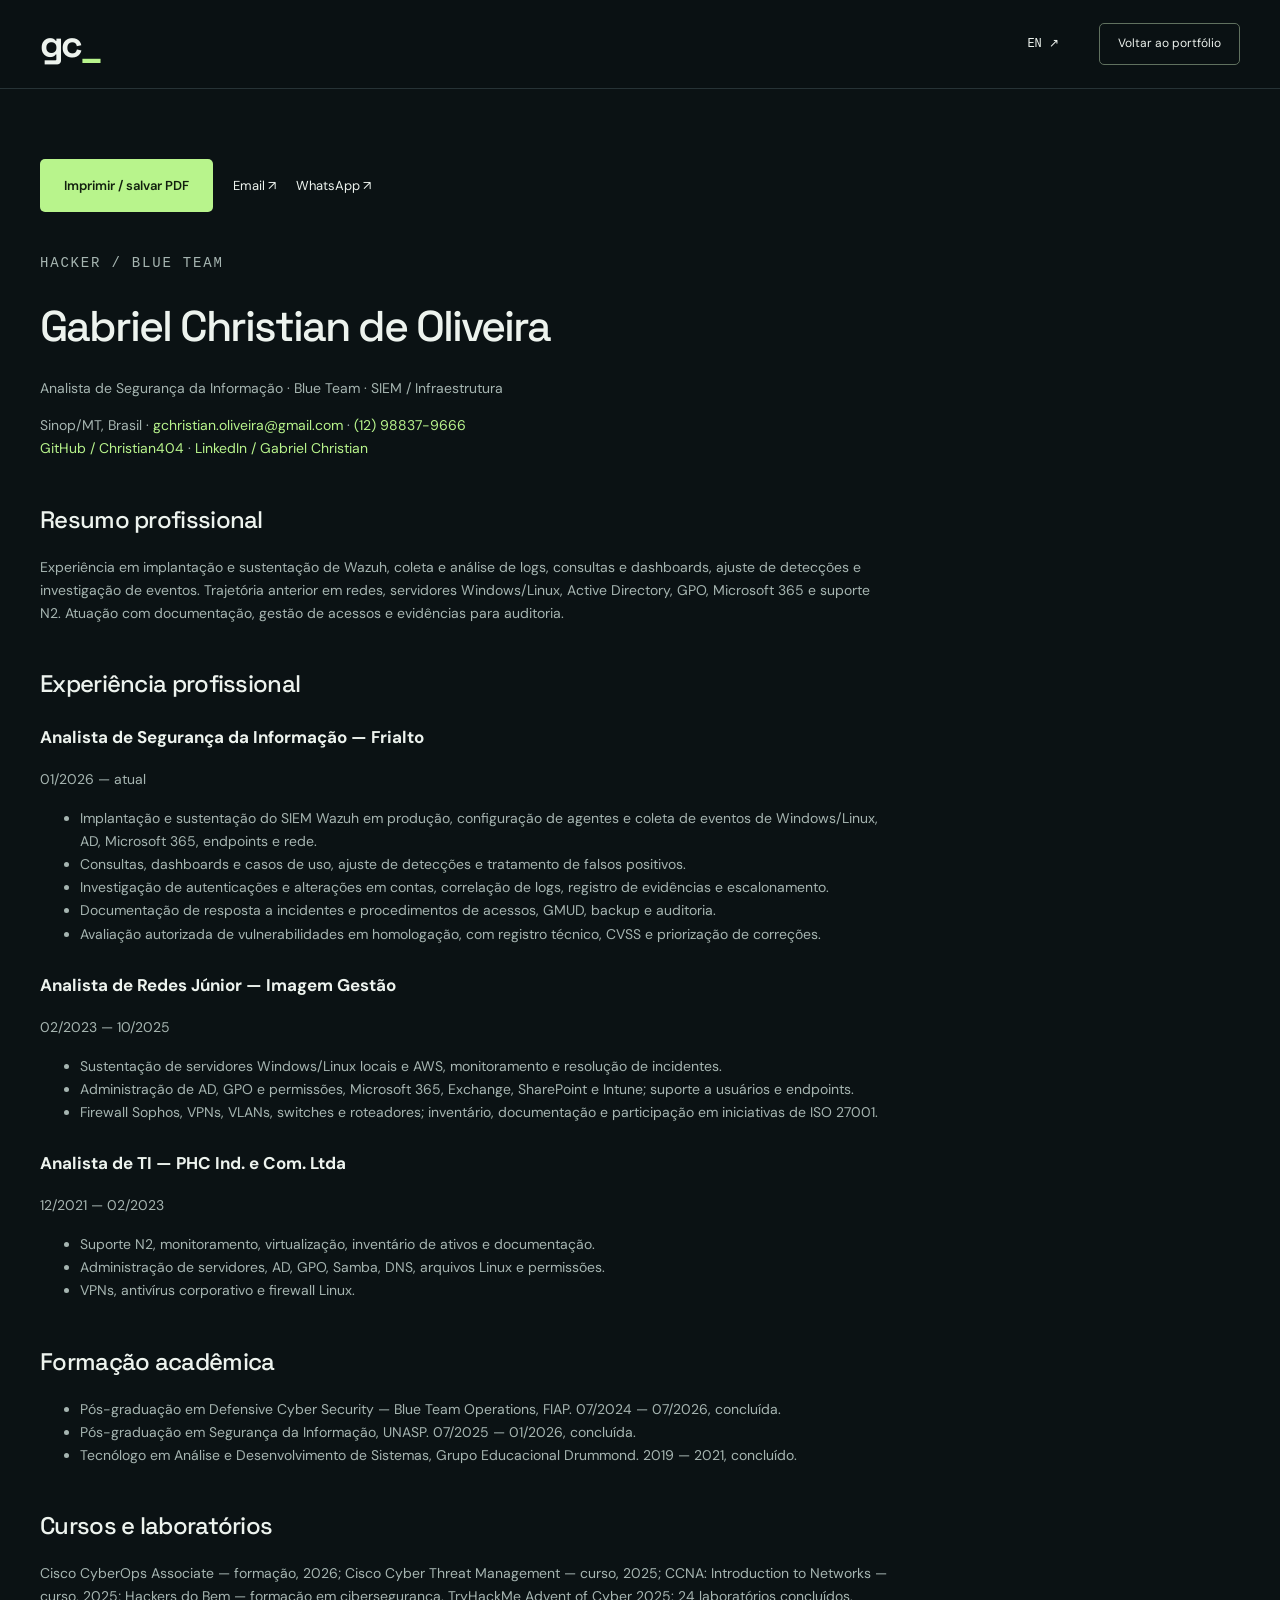
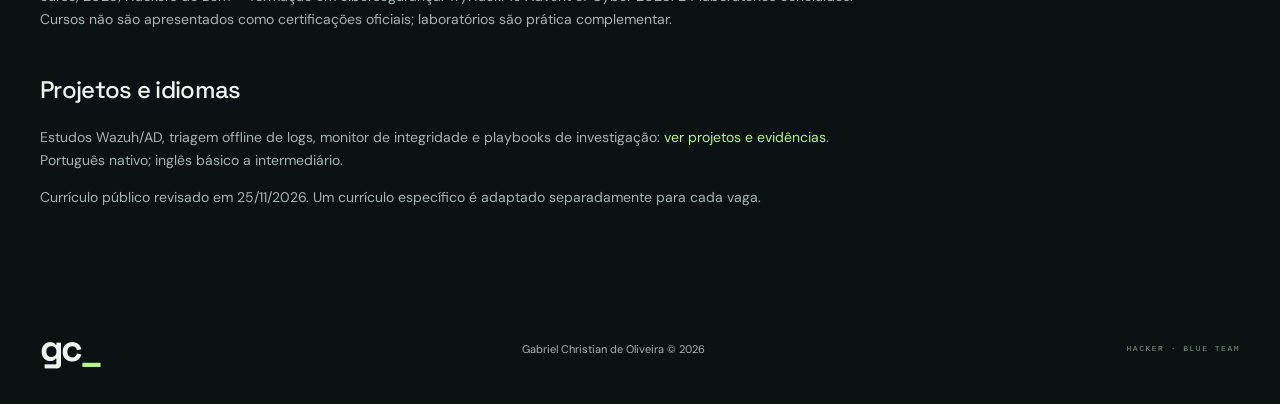
==== curriculo.html @ 7af939fd "HACKER: publica portfólio visual e currículo bilíngue" ====
<!doctype html><html lang="pt-BR"><head><meta charset="utf-8"><meta name="viewport" content="width=device-width,initial-scale=1"><title>Currículo — Gabriel Christian de Oliveira</title><meta name="description" content="Trajetória profissional de Gabriel Christian de Oliveira em segurança da informação, Blue Team, redes e infraestrutura."><link rel="stylesheet" href="style.css"><link rel="icon" href="assets/favicon.svg"><script src="app.js" defer></script></head><body>
<header class="nav-wrap"><nav class="nav shell" aria-label="Navegação"><a class="brand-mark" href="index.html">gc<span>_</span></a><div class="nav-actions"><button id="language" type="button">EN ↗</button><a href="index.html" class="small-cta" data-i18n="back">Voltar ao portfólio</a></div></nav></header>
<main class="shell resume-page"><div class="resume-actions"><button id="print-resume" class="button primary" type="button" data-i18n="print">Imprimir / salvar PDF</button><a href="mailto:gchristian.oliveira@gmail.com" class="text-link">Email ↗</a><a href="https://wa.me/5512988379666" class="text-link">WhatsApp ↗</a></div><article class="resume-body"><p class="eyebrow">HACKER / BLUE TEAM</p><h1 data-i18n="resumeTitle">Gabriel Christian de Oliveira</h1><p data-i18n="resumeSubtitle">Analista de Segurança da Informação · Blue Team · SIEM / Infraestrutura</p><p>Sinop/MT, Brasil · <a href="mailto:gchristian.oliveira@gmail.com">gchristian.oliveira@gmail.com</a> · <a href="https://wa.me/5512988379666">(12) 98837-9666</a><br><a href="https://github.com/Christian404">GitHub / Christian404</a> · <a href="https://www.linkedin.com/in/gabriel-christian-oliveira-4258b7252/">LinkedIn / Gabriel Christian</a></p>
<div data-language-content="pt"><h2>Resumo profissional</h2><p>Experiência em implantação e sustentação de Wazuh, coleta e análise de logs, consultas e dashboards, ajuste de detecções e investigação de eventos. Trajetória anterior em redes, servidores Windows/Linux, Active Directory, GPO, Microsoft 365 e suporte N2. Atuação com documentação, gestão de acessos e evidências para auditoria.</p><h2>Experiência profissional</h2>
<h3>Analista de Segurança da Informação — Frialto</h3><p>01/2026 — atual</p><ul><li>Implantação e sustentação do SIEM Wazuh em produção, configuração de agentes e coleta de eventos de Windows/Linux, AD, Microsoft 365, endpoints e rede.</li><li>Consultas, dashboards e casos de uso, ajuste de detecções e tratamento de falsos positivos.</li><li>Investigação de autenticações e alterações em contas, correlação de logs, registro de evidências e escalonamento.</li><li>Documentação de resposta a incidentes e procedimentos de acessos, GMUD, backup e auditoria.</li><li>Avaliação autorizada de vulnerabilidades em homologação, com registro técnico, CVSS e priorização de correções.</li></ul>
<h3>Analista de Redes Júnior — Imagem Gestão</h3><p>02/2023 — 10/2025</p><ul><li>Sustentação de servidores Windows/Linux locais e AWS, monitoramento e resolução de incidentes.</li><li>Administração de AD, GPO e permissões, Microsoft 365, Exchange, SharePoint e Intune; suporte a usuários e endpoints.</li><li>Firewall Sophos, VPNs, VLANs, switches e roteadores; inventário, documentação e participação em iniciativas de ISO 27001.</li></ul>
<h3>Analista de TI — PHC Ind. e Com. Ltda</h3><p>12/2021 — 02/2023</p><ul><li>Suporte N2, monitoramento, virtualização, inventário de ativos e documentação.</li><li>Administração de servidores, AD, GPO, Samba, DNS, arquivos Linux e permissões.</li><li>VPNs, antivírus corporativo e firewall Linux.</li></ul>
<h2>Formação acadêmica</h2><ul><li>Pós-graduação em Defensive Cyber Security — Blue Team Operations, FIAP. 07/2024 — 07/2026, concluída.</li><li>Pós-graduação em Segurança da Informação, UNASP. 07/2025 — 01/2026, concluída.</li><li>Tecnólogo em Análise e Desenvolvimento de Sistemas, Grupo Educacional Drummond. 2019 — 2021, concluído.</li></ul>
<h2>Cursos e laboratórios</h2><p>Cisco CyberOps Associate — formação, 2026; Cisco Cyber Threat Management — curso, 2025; CCNA: Introduction to Networks — curso, 2025; Hackers do Bem — formação em cibersegurança. TryHackMe Advent of Cyber 2025: 24 laboratórios concluídos. Cursos não são apresentados como certificações oficiais; laboratórios são prática complementar.</p><h2>Projetos e idiomas</h2><p>Estudos Wazuh/AD, triagem offline de logs, monitor de integridade e playbooks de investigação: <a href="index.html#projetos">ver projetos e evidências</a>. Português nativo; inglês básico a intermediário.</p><p>Currículo público revisado em 25/11/2026. Um currículo específico é adaptado separadamente para cada vaga.</p></div>
<div data-language-content="en" hidden><h2>Professional summary</h2><p>Experience deploying and maintaining Wazuh, collecting and analyzing logs, building queries and dashboards, tuning detections and investigating security events. Previous experience in networking, Windows/Linux servers, Active Directory, GPO, Microsoft 365 and L2 support. Technical documentation, access management and audit evidence.</p><h2>Professional experience</h2>
<h3>Information Security Analyst — Frialto</h3><p>01/2026 — present</p><ul><li>Deployment and maintenance of Wazuh in production, agent configuration and event collection from Windows/Linux, AD, Microsoft 365, endpoints and network assets.</li><li>Queries, dashboards and use cases, detection tuning and false-positive analysis.</li><li>Authentication and account-change investigation, log correlation, evidence recording and escalation.</li><li>Incident response documentation and procedures covering access, change management, backups and auditing.</li><li>Authorized vulnerability assessment in a staging application, with technical evidence, CVSS and remediation prioritization.</li></ul>
<h3>Junior Network Analyst — Imagem Gestão</h3><p>02/2023 — 10/2025</p><ul><li>Operations and incident resolution for on-premises and AWS Windows/Linux servers.</li><li>Administration of AD, GPO, permissions, Microsoft 365, Exchange, SharePoint and Intune; user and endpoint support.</li><li>Sophos firewall, VPNs, VLANs, switches and routers; inventory, documentation and participation in ISO 27001 initiatives.</li></ul>
<h3>IT Analyst — PHC Ind. e Com. Ltda</h3><p>12/2021 — 02/2023</p><ul><li>L2 support, monitoring, virtualization, asset inventory and documentation.</li><li>Administration of servers, AD, GPO, Samba, DNS, Linux file services and permissions.</li><li>VPNs, enterprise antivirus and Linux firewall.</li></ul>
<h2>Education</h2><ul><li>Postgraduate program in Defensive Cyber Security — Blue Team Operations, FIAP. 07/2024 — 07/2026, completed.</li><li>Postgraduate program in Information Security, UNASP. 07/2025 — 01/2026, completed.</li><li>Technology degree in Systems Analysis and Development, Grupo Educacional Drummond. 2019 — 2021, completed.</li></ul>
<h2>Courses and labs</h2><p>Cisco CyberOps Associate — training, 2026; Cisco Cyber Threat Management — course, 2025; CCNA: Introduction to Networks — course, 2025; Hackers do Bem — cybersecurity training. TryHackMe Advent of Cyber 2025: 24 completed labs. Courses are not presented as official certifications; labs are complementary practice.</p><h2>Projects and languages</h2><p>Wazuh/AD studies, offline log triage, integrity monitoring and investigation playbooks: <a href="index.html#projetos">explore projects and evidence</a>. Native Portuguese; basic-to-intermediate English.</p><p>Public résumé reviewed on 25/11/2026. A separate résumé is tailored to each job opportunity.</p></div>
</article></main><footer class="shell footer"><a class="brand-mark" href="index.html">gc<span>_</span></a><p>Gabriel Christian de Oliveira © 2026</p><span class="footer-tag">HACKER · BLUE TEAM</span></footer></body></html>
---- style.css ----
@import url('https://fonts.googleapis.com/css2?family=DM+Sans:wght@400;500;600;700&family=Space+Grotesk:wght@400;500;600;700&display=swap');
:root{--bg:#0b1214;--panel:#111c1e;--line:#273336;--text:#edf3ee;--muted:#a6b5b1;--green:#b8f48c;--mono:ui-monospace,SFMono-Regular,Consolas,monospace;--head:'Space Grotesk',sans-serif}*{box-sizing:border-box}html{scroll-behavior:smooth;scroll-padding-top:100px}body{margin:0;background:var(--bg);color:var(--text);font-family:'DM Sans',Arial,sans-serif;line-height:1.65}a{color:inherit;text-decoration:none}button,input,textarea{font:inherit}button,a,input,textarea{-webkit-tap-highlight-color:transparent}button{cursor:pointer}button:focus-visible,a:focus-visible,input:focus-visible,textarea:focus-visible{outline:2px solid var(--green);outline-offset:5px}.shell{width:min(1200px,calc(100% - 80px));margin-inline:auto}.nav-wrap{position:sticky;top:0;z-index:10;background:#0b1214ed;backdrop-filter:blur(16px);border-bottom:1px solid var(--line)}.nav{height:88px;display:flex;align-items:center;justify-content:space-between;gap:24px}.brand{display:flex;align-items:center;gap:18px}.brand-mark{font:700 37px var(--head);letter-spacing:-3px}.brand-mark span{color:var(--green)}.brand-label{font:9px/1.4 var(--mono);letter-spacing:2px;border-left:1px solid var(--line);padding-left:18px}.nav-links,.nav-actions{display:flex;align-items:center;gap:30px}.nav-links a{font-size:13px;color:var(--muted)}.nav a:hover,.text-link:hover{color:var(--green)}#language{background:transparent;color:var(--text);border:0;font:12px var(--mono);padding:10px}.small-cta{border:1px solid #60715f;padding:10px 18px;border-radius:5px;font-size:12px}.hero{min-height:720px;display:grid;grid-template-columns:1.1fr .9fr;gap:72px;align-items:center;padding-block:80px 94px}.eyebrow{font:11px/1.7 var(--mono);letter-spacing:1.8px;color:var(--green);margin:0 0 28px;display:flex;align-items:center;gap:10px}.signal-dot{width:6px;height:6px;border-radius:50%;background:var(--green);display:inline-block;box-shadow:0 0 14px #b8f48c66}h1,h2,h3,p{margin-top:0}h1{font:500 clamp(44px,4.6vw,66px)/1.07 var(--head);letter-spacing:-3.6px;margin-bottom:27px}.accent{color:var(--green)}.hero-description{color:var(--muted);font-size:16px;max-width:530px;line-height:1.9}.hero-actions{display:flex;gap:28px;align-items:center;margin-block:34px}.button{display:inline-flex;align-items:center;justify-content:center;gap:24px;padding:15px 23px;border-radius:5px;font-weight:600;font-size:13px;border:1px solid transparent;transition:transform .2s,background .2s}.button:hover{transform:translateY(-2px)}.primary{background:var(--green);color:#12200e}.primary:hover{background:#cffab0;color:#12200e}.secondary{background:transparent;border-color:#506255;color:var(--text)}.text-link{font-size:13px;display:inline-flex;gap:20px;align-items:center}.hero-meta{display:flex;align-items:center;flex-wrap:wrap;gap:13px;font:10px/1.8 var(--mono);color:#91a29d;margin-top:38px}.divider{width:3px;height:3px;background:#65756e;border-radius:50%}.portrait-wrap{position:relative;padding:20px 20px 52px 0}.portrait-grid{position:absolute;inset:0 -15px 10px 45px;border:1px solid #314035;border-radius:26px;background-image:radial-gradient(#6c8c663b 1px,transparent 1px);background-size:12px 12px;transform:rotate(5deg)}.portrait-frame{position:relative;border-radius:20px;overflow:hidden;background:#192822;isolation:isolate;max-width:410px;margin-left:auto}.portrait-frame img{width:100%;height:445px;object-fit:cover;object-position:center 28%;display:block;filter:grayscale(.45) contrast(1.03)}.portrait-frame:after{content:'';position:absolute;inset:40% 0 0;background:linear-gradient(transparent,#0e1c17);z-index:0}.portrait-caption{position:absolute;bottom:28px;left:29px;right:20px;z-index:1}.tiny-label{font:8px var(--mono);letter-spacing:2px;color:#c0d5c4}.portrait-caption strong{display:block;font:500 30px var(--head);margin-top:8px;letter-spacing:-1px}.log-card{position:absolute;bottom:0;left:-17px;z-index:2;width:310px;background:#14211ef0;backdrop-filter:blur(12px);border:1px solid #3d5143;border-radius:9px;padding:17px 20px;box-shadow:0 15px 40px #0005;transform:rotate(-3deg)}.log-top{display:flex;align-items:center;gap:8px;font:8px var(--mono);letter-spacing:1px;color:var(--muted);border-bottom:1px solid #3c514340;padding-bottom:12px;margin-bottom:11px}.log-top>span:last-child{margin-left:auto}.log-card p{font:10px/1.85 var(--mono);margin:3px 0;color:#d3e4d4}.log-card p>span:first-child{color:#768e7c;margin-right:12px}.cursor{color:var(--green)}.skills-strip{border-block:1px solid var(--line);background:#10191a}.skills-strip>.shell{display:flex;justify-content:space-between;gap:24px;flex-wrap:wrap;padding-block:23px}.skills-strip span{font:10px var(--mono);letter-spacing:1.6px;color:#9bb0a7}.section{padding-block:110px}h2{font:500 clamp(30px,3.6vw,46px)/1.17 var(--head);letter-spacing:-2px;margin-bottom:22px}.about-grid{display:grid;grid-template-columns:.9fr 1.1fr;gap:90px}.about-copy{padding-top:43px;color:var(--muted);font-size:15px}.about-copy p{margin-bottom:23px}.facts{display:grid;grid-template-columns:1fr 1fr 1fr;gap:20px;border-top:1px solid var(--line);padding-top:27px;margin-top:35px}.facts strong{font:500 26px var(--head);display:block;color:var(--text);letter-spacing:-1px}.facts span{display:block;font:10px/1.6 var(--mono);margin-top:9px}.projects-section{background:#0f191a;border-block:1px solid var(--line)}.section-head{display:flex;justify-content:space-between;align-items:end;gap:40px;margin-bottom:45px}.section-head h2{margin-bottom:0}.section-intro{max-width:310px;font-size:13px;color:var(--muted);margin:0 0 5px}.project-grid{display:grid;grid-template-columns:1fr 1fr;gap:24px}.project-card{background:#111e1f;border:1px solid #30413d;border-radius:12px;padding:29px;display:flex;flex-direction:column;transition:border-color .2s}.project-card:hover{border-color:#749b68}.project-top{display:flex;align-items:center;justify-content:space-between;gap:15px;margin-bottom:24px}.project-number{font:11px var(--mono);color:#738e80}.badge{font:9px var(--mono);color:var(--green);padding:5px 9px;border:1px solid #46643d;border-radius:3px}.badge.muted{color:var(--muted);border-color:#40524a}.project-visual{height:150px;background:#0c1515;border:1px solid #22372c;border-radius:6px;padding:25px;margin-bottom:25px;overflow:hidden;position:relative}.terminal{font:12px/1.9 var(--mono);background-image:linear-gradient(#77a15a05 1px,transparent 1px);background-size:100% 5px}.terminal>span{display:block;color:#78977d}.terminal strong{color:#d6e5cf;font-size:18px;display:block;margin-top:14px;font-weight:400}.integrity{font:10px var(--mono);color:#8dad82;display:flex;flex-direction:column;justify-content:space-between}.integrity strong{font-weight:400;letter-spacing:1px}.hash-bars{display:flex;gap:7px}.hash-bars i{display:block;height:15px;width:30px;background:#b8f48c}.hash-bars i:nth-child(2){width:55px;opacity:.6}.hash-bars i:nth-child(3){width:20px;opacity:.25}.hash-bars i:nth-child(4){width:70px;opacity:.8}.hash-bars i:nth-child(5){width:45px;opacity:.4}.playbook{font:8px/1.6 var(--mono);color:#859b8d;display:flex;flex-direction:column;justify-content:space-between}.playbook div{font-size:12px;line-height:2.2}.playbook b{font-weight:400;color:var(--green)}.lab-visual{font:9px var(--mono);color:#8dad82;background:radial-gradient(at 100% 0,#a4d18115,transparent 70%),#0c1515}.lab-visual strong{display:block;font:500 23px/1.2 var(--head);color:#aabbac;margin-top:20px}.project-card h3{font:500 23px var(--head);letter-spacing:-.7px;margin-bottom:14px}.project-card p{color:var(--muted);font-size:13px;line-height:1.9;margin-bottom:21px}.tags{display:flex;gap:7px;flex-wrap:wrap}.tags span{font:9px var(--mono);color:#adc1b4;background:#20362b66;padding:5px 8px;border-radius:3px}.project-link{display:flex;justify-content:space-between;border-top:1px solid #31443a;margin-top:25px;padding-top:20px;font-size:12px;color:#d4e9ca}.project-link:hover{color:var(--green)}.project-footnote{margin:28px 0 0;color:#8c9f94;font:10px/1.8 var(--mono);max-width:830px}.timeline{border-top:1px solid var(--line)}.experience{display:grid;grid-template-columns:230px 1fr;gap:50px;padding-block:38px;border-bottom:1px solid var(--line)}.exp-date{font:11px var(--mono);color:#8da397;padding-top:3px}.company{font:10px var(--mono);letter-spacing:2px;color:var(--green)}.experience h3{font:500 25px/1.3 var(--head);letter-spacing:-.7px;margin-block:13px}.experience p{color:var(--muted);font-size:14px;max-width:720px}.education{margin-top:65px}.education-grid{display:grid;grid-template-columns:1fr 1fr 1fr;gap:40px}.education article{border-top:1px solid var(--line);padding-top:24px}.education article>span{font:9px var(--mono);color:#9fb0a2}.education h3{font:500 19px/1.4 var(--head);letter-spacing:-.4px;margin-block:17px 11px}.education article>p{font-size:11px;color:var(--muted)}.contact-section{background:#15221c;border-block:1px solid #3c5041}.contact-grid{display:grid;grid-template-columns:1fr 1fr;gap:100px}.contact-grid>div>p:not(.eyebrow){color:var(--muted);font-size:14px;max-width:360px}.email-link{display:block;font-size:15px;color:var(--green);margin-block:30px;overflow-wrap:anywhere}.social-links{display:flex;gap:26px;font:11px var(--mono)}#contact-form{display:flex;flex-direction:column;padding-top:10px}#contact-form label{font:10px var(--mono);color:#bed0be;margin-bottom:8px}#contact-form input,#contact-form textarea{background:#0e1914;border:1px solid #3d5142;border-radius:4px;color:#e8f1e5;padding:12px;margin-bottom:19px;width:100%;resize:vertical}#contact-form input:focus,#contact-form textarea:focus{border-color:var(--green)}.contact-buttons{display:flex;gap:12px;flex-wrap:wrap;margin-top:2px}.form-note{font:9px/1.8 var(--mono);color:#93a996;margin:16px 0 0}.status{font-size:12px;color:var(--green);margin:10px 0 0}.footer{min-height:110px;display:flex;align-items:center;justify-content:space-between;gap:25px}.footer p{margin:0;font-size:11px;color:var(--muted)}.footer p>span{color:#657d6c;margin-left:15px}.footer-tag{font:8px var(--mono);letter-spacing:1.5px;color:#7f9585}.skip{position:absolute;left:15px;top:-70px;z-index:50;background:var(--green);padding:10px;color:var(--bg)}.skip:focus{top:10px}.resume-page{padding-block:70px}.resume-page h1{font-size:43px;letter-spacing:-2px}.resume-body{max-width:850px}.resume-body h2{font-size:24px;letter-spacing:-.7px;margin-top:45px}.resume-body h3{font-size:17px;margin-top:25px}.resume-body p,.resume-body li{font-size:14px;color:var(--muted)}.resume-actions{display:flex;gap:20px;align-items:center;margin-bottom:40px}.resume-body a{color:var(--green)}
@media(min-width:1500px){.hero{min-height:800px}}@media(max-width:1050px){.shell{width:calc(100% - 56px)}.hero{gap:35px}.portrait-frame img{height:390px}.hero h1{font-size:51px}.about-grid{gap:50px}.contact-grid{gap:50px}.nav-links{gap:20px}.log-card{left:-8px;width:270px}.log-card p{font-size:9px}.experience{grid-template-columns:170px 1fr;gap:30px}.brand-label{display:none}}@media(max-width:760px){.shell{width:calc(100% - 40px)}.nav{height:73px;gap:12px}.nav-links{display:none}.nav-actions{gap:12px}.small-cta{font-size:10px;padding:9px 12px}.brand-mark{font-size:32px}.hero{grid-template-columns:1fr;gap:50px;padding-block:50px 68px}.hero h1{font-size:clamp(39px,8.5vw,60px);letter-spacing:-2.5px}.eyebrow{font-size:9px;letter-spacing:1.3px;margin-bottom:22px}.hero-description{font-size:14px}.hero-actions{gap:25px}.hero-meta{font-size:9px;margin-top:27px}.portrait-wrap{width:min(410px,calc(100% - 10px));margin:auto;padding-right:12px;padding-bottom:48px}.portrait-frame{margin-left:17px}.portrait-frame img{height:385px}.portrait-grid{right:-2px;left:40px}.portrait-caption strong{font-size:28px}.log-card{left:0;width:270px;padding:15px 18px}.skills-strip>.shell{justify-content:center;gap:17px 25px;padding-block:20px}.skills-strip span{font-size:8px}.section{padding-block:70px}.about-grid{grid-template-columns:1fr;gap:4px}.about-copy{padding-top:0;font-size:14px}.facts{gap:12px}.facts strong{font-size:23px}.facts span{font-size:8px}.section-head{display:block;margin-bottom:32px}.section-intro{margin-top:20px;max-width:100%;font-size:12px}.section-head>.text-link{margin-top:24px}.project-grid{grid-template-columns:1fr;gap:20px}.project-card{padding:23px}.project-visual{height:143px}.project-card h3{font-size:22px}.experience{grid-template-columns:1fr;gap:12px;padding-block:30px}.experience h3{font-size:22px}.experience p{font-size:13px}.education{margin-top:45px}.education-grid{grid-template-columns:1fr;gap:18px}.education h3{font-size:19px}.contact-grid{grid-template-columns:1fr;gap:35px}.contact-grid h2{font-size:38px}.social-links{gap:23px}.contact-buttons .button{font-size:11px;flex:1;padding:14px 10px;gap:10px}.footer{min-height:125px;flex-wrap:wrap;gap:12px;padding-block:25px}.footer p{font-size:10px}.footer-tag{width:100%;font-size:8px}.resume-page h1{font-size:34px}.resume-actions{flex-wrap:wrap}.resume-body p,.resume-body li{font-size:13px}}@media(prefers-reduced-motion:reduce){html{scroll-behavior:auto}*{transition:none!important}}@media print{body{background:white;color:#111}.nav-wrap,.footer,.resume-actions,.skills-strip,.skip{display:none!important}.shell{width:100%}.resume-page{padding:0}.resume-body{max-width:none}.resume-body p,.resume-body li{color:#222}.resume-body a{color:#111}h1,h2,h3{break-after:avoid}.resume-body h2{margin-top:23px}.resume-body h3{margin-top:18px}.resume-body p{margin-bottom:9px}@page{margin:18mm}}
.portrait-wrap{position:relative;isolation:isolate}.portrait-grid{position:absolute;inset:-22px -20px 55px 30px;background-image:radial-gradient(#597a523d 1px,transparent 1px);background-size:13px 13px;z-index:-1}.portrait-frame{position:relative;overflow:hidden;border:1px solid #617d51;border-radius:16px;background:#18221c;box-shadow:0 20px 60px #0005}.portrait-frame img{display:block;width:100%;object-fit:cover;object-position:center 35%;filter:saturate(.65)}.portrait-caption{position:absolute;bottom:0;left:0;width:100%;padding:80px 27px 27px;background:linear-gradient(transparent,#09110cfa)}.portrait-caption .tiny-label{display:block;font:8px var(--mono);letter-spacing:1.8px;color:#b8d1ad;margin-bottom:10px}.portrait-caption strong{font:500 28px var(--head);letter-spacing:-1px}

html,body{overflow-x:clip}.portrait-wrap{padding-bottom:130px}@media(max-width:760px){.portrait-grid{inset:-12px 0 115px 20px}.portrait-wrap{padding-bottom:130px}}
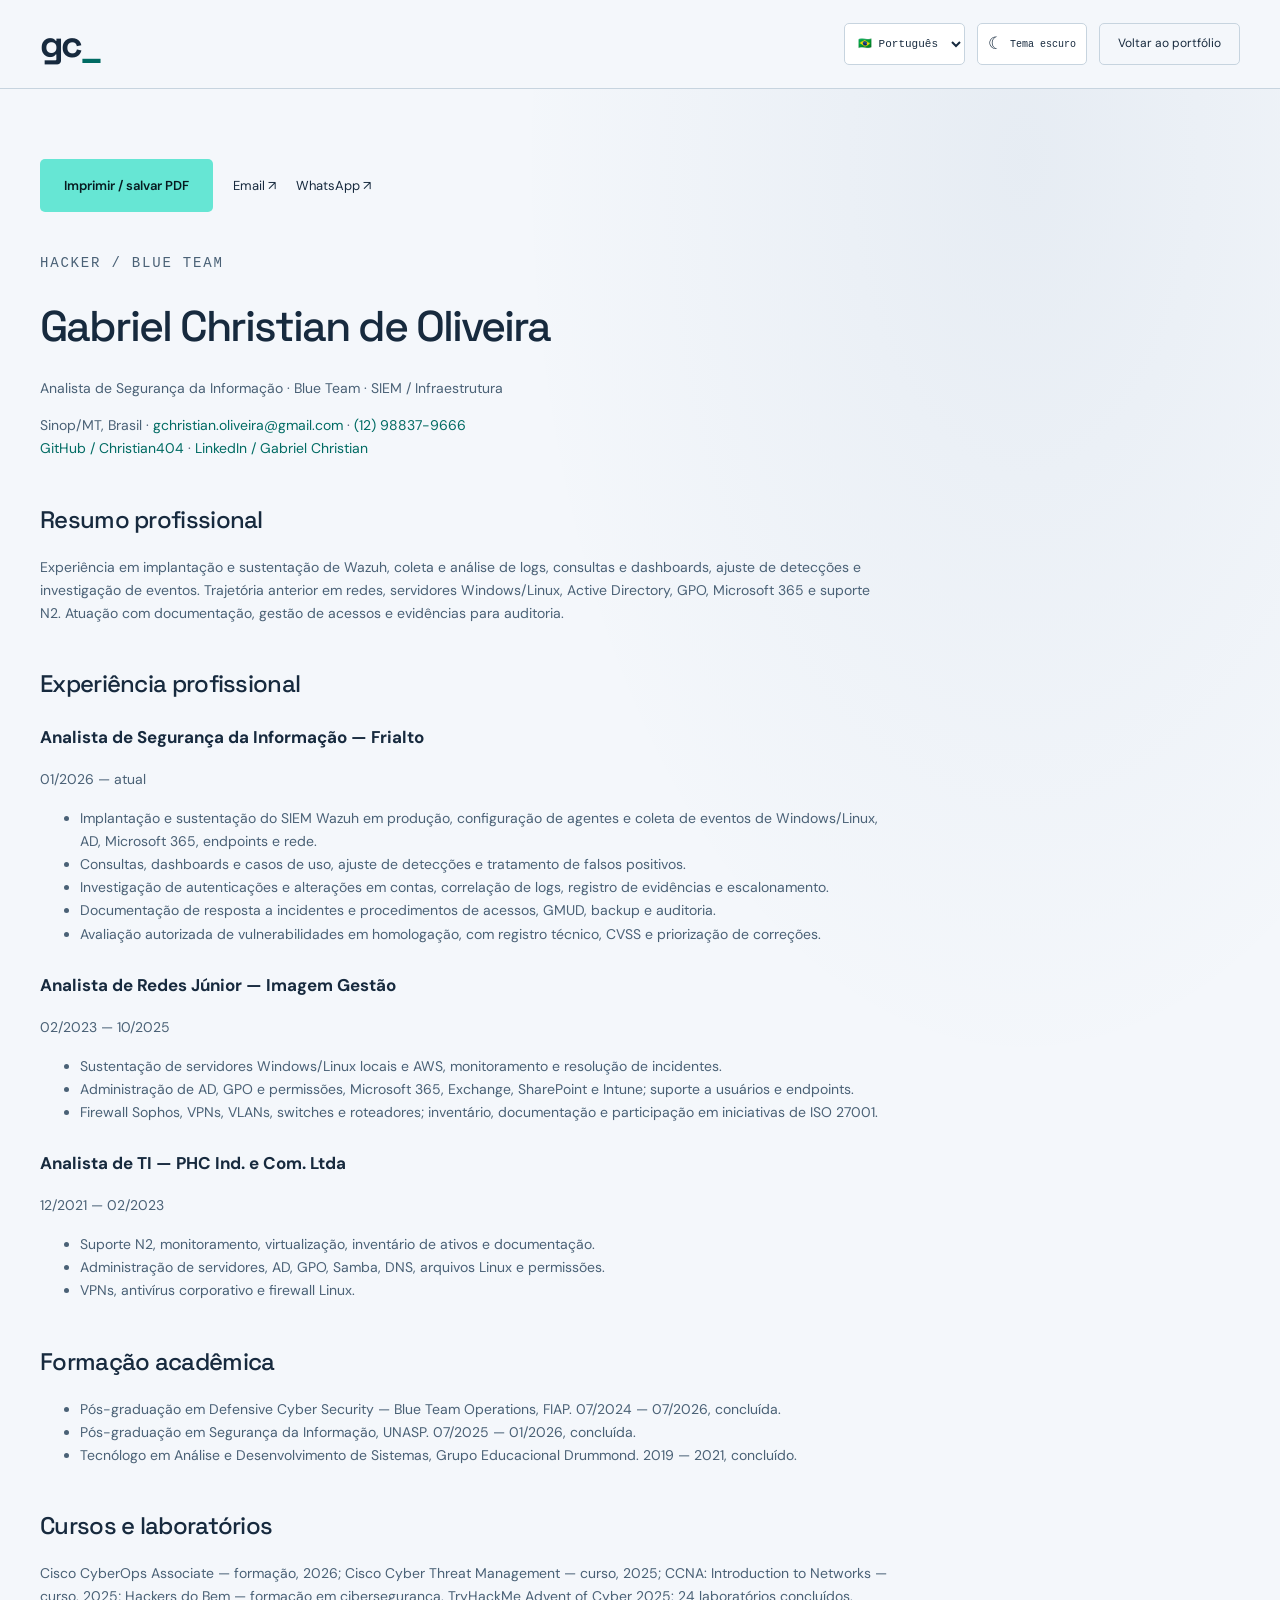
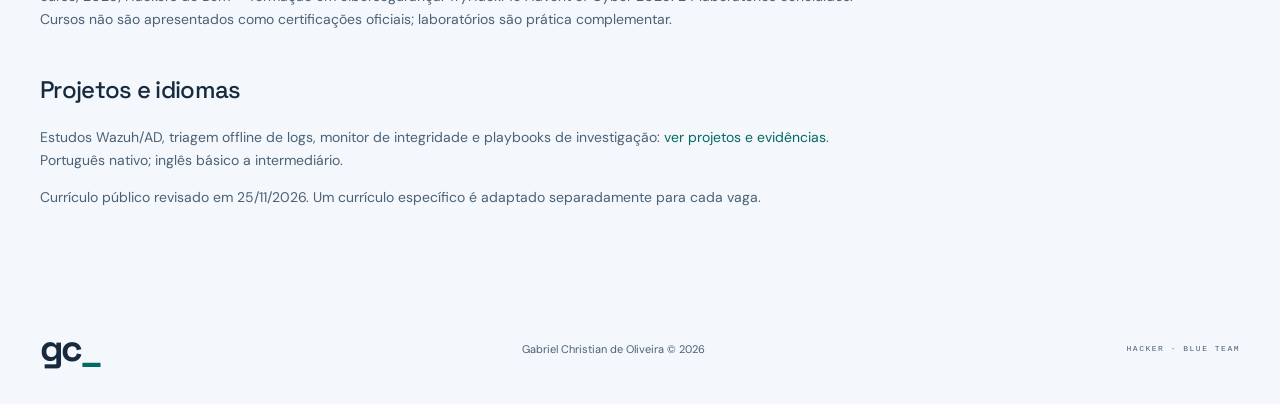
==== commit c843b51e: "HACKER: aprimora portfólio Blue Team e Red Team com temas, idiomas e timeline" ====
--- a/curriculo.html
+++ b/curriculo.html
@@ -1,6 +1,6 @@
 <!doctype html><html lang="pt-BR"><head><meta charset="utf-8"><meta name="viewport" content="width=device-width,initial-scale=1"><title>Currículo — Gabriel Christian de Oliveira</title><meta name="description" content="Trajetória profissional de Gabriel Christian de Oliveira em segurança da informação, Blue Team, redes e infraestrutura."><link rel="stylesheet" href="style.css"><link rel="icon" href="assets/favicon.svg"><script src="app.js" defer></script></head><body>
-<header class="nav-wrap"><nav class="nav shell" aria-label="Navegação"><a class="brand-mark" href="index.html">gc<span>_</span></a><div class="nav-actions"><button id="language" type="button">EN ↗</button><a href="index.html" class="small-cta" data-i18n="back">Voltar ao portfólio</a></div></nav></header>
-<main class="shell resume-page"><div class="resume-actions"><button id="print-resume" class="button primary" type="button" data-i18n="print">Imprimir / salvar PDF</button><a href="mailto:gchristian.oliveira@gmail.com" class="text-link">Email ↗</a><a href="https://wa.me/5512988379666" class="text-link">WhatsApp ↗</a></div><article class="resume-body"><p class="eyebrow">HACKER / BLUE TEAM</p><h1 data-i18n="resumeTitle">Gabriel Christian de Oliveira</h1><p data-i18n="resumeSubtitle">Analista de Segurança da Informação · Blue Team · SIEM / Infraestrutura</p><p>Sinop/MT, Brasil · <a href="mailto:gchristian.oliveira@gmail.com">gchristian.oliveira@gmail.com</a> · <a href="https://wa.me/5512988379666">(12) 98837-9666</a><br><a href="https://github.com/Christian404">GitHub / Christian404</a> · <a href="https://www.linkedin.com/in/gabriel-christian-oliveira-4258b7252/">LinkedIn / Gabriel Christian</a></p>
+<header class="nav-wrap"><nav class="nav shell" aria-label="Navegação"><a class="brand-mark" href="index.html">gc<span>_</span></a><div class="nav-actions"><label class="sr-only" for="language" data-i18n="languageLabel">Idioma</label><select id="language" aria-label="Idioma / Language"><option value="pt">🇧🇷 Português</option><option value="en">🇺🇸 English</option></select><button id="theme-toggle" type="button" aria-pressed="false" aria-label="Ativar tema claro"><span aria-hidden="true">☀</span><span class="theme-label" data-i18n="themeLight">Tema claro</span></button><a href="index.html" class="small-cta" data-i18n="back">Voltar ao portfólio</a></div></nav></header>
+<main class="shell resume-page"><div class="resume-actions"><button id="print-resume" class="button primary" type="button" data-i18n="print">Imprimir / salvar PDF</button><a href="mailto:gchristian.oliveira@gmail.com" class="text-link" target="_blank" rel="noopener noreferrer">Email ↗</a><a href="https://wa.me/5512988379666" class="text-link" target="_blank" rel="noopener noreferrer">WhatsApp ↗</a></div><article class="resume-body"><p class="eyebrow">HACKER / BLUE TEAM</p><h1 data-i18n="resumeTitle">Gabriel Christian de Oliveira</h1><p data-i18n="resumeSubtitle">Analista de Segurança da Informação · Blue Team · SIEM / Infraestrutura</p><p>Sinop/MT, Brasil · <a href="mailto:gchristian.oliveira@gmail.com" target="_blank" rel="noopener noreferrer">gchristian.oliveira@gmail.com</a> · <a href="https://wa.me/5512988379666" target="_blank" rel="noopener noreferrer">(12) 98837-9666</a><br><a href="https://github.com/Christian404" target="_blank" rel="noopener noreferrer">GitHub / Christian404</a> · <a href="https://www.linkedin.com/in/gabriel-christian-oliveira-4258b7252/" target="_blank" rel="noopener noreferrer">LinkedIn / Gabriel Christian</a></p>
 <div data-language-content="pt"><h2>Resumo profissional</h2><p>Experiência em implantação e sustentação de Wazuh, coleta e análise de logs, consultas e dashboards, ajuste de detecções e investigação de eventos. Trajetória anterior em redes, servidores Windows/Linux, Active Directory, GPO, Microsoft 365 e suporte N2. Atuação com documentação, gestão de acessos e evidências para auditoria.</p><h2>Experiência profissional</h2>
 <h3>Analista de Segurança da Informação — Frialto</h3><p>01/2026 — atual</p><ul><li>Implantação e sustentação do SIEM Wazuh em produção, configuração de agentes e coleta de eventos de Windows/Linux, AD, Microsoft 365, endpoints e rede.</li><li>Consultas, dashboards e casos de uso, ajuste de detecções e tratamento de falsos positivos.</li><li>Investigação de autenticações e alterações em contas, correlação de logs, registro de evidências e escalonamento.</li><li>Documentação de resposta a incidentes e procedimentos de acessos, GMUD, backup e auditoria.</li><li>Avaliação autorizada de vulnerabilidades em homologação, com registro técnico, CVSS e priorização de correções.</li></ul>
 <h3>Analista de Redes Júnior — Imagem Gestão</h3><p>02/2023 — 10/2025</p><ul><li>Sustentação de servidores Windows/Linux locais e AWS, monitoramento e resolução de incidentes.</li><li>Administração de AD, GPO e permissões, Microsoft 365, Exchange, SharePoint e Intune; suporte a usuários e endpoints.</li><li>Firewall Sophos, VPNs, VLANs, switches e roteadores; inventário, documentação e participação em iniciativas de ISO 27001.</li></ul>
--- a/style.css
+++ b/style.css
@@ -4,3 +4,24 @@
 .portrait-wrap{position:relative;isolation:isolate}.portrait-grid{position:absolute;inset:-22px -20px 55px 30px;background-image:radial-gradient(#597a523d 1px,transparent 1px);background-size:13px 13px;z-index:-1}.portrait-frame{position:relative;overflow:hidden;border:1px solid #617d51;border-radius:16px;background:#18221c;box-shadow:0 20px 60px #0005}.portrait-frame img{display:block;width:100%;object-fit:cover;object-position:center 35%;filter:saturate(.65)}.portrait-caption{position:absolute;bottom:0;left:0;width:100%;padding:80px 27px 27px;background:linear-gradient(transparent,#09110cfa)}.portrait-caption .tiny-label{display:block;font:8px var(--mono);letter-spacing:1.8px;color:#b8d1ad;margin-bottom:10px}.portrait-caption strong{font:500 28px var(--head);letter-spacing:-1px}
 
 html,body{overflow-x:clip}.portrait-wrap{padding-bottom:130px}@media(max-width:760px){.portrait-grid{inset:-12px 0 115px 20px}.portrait-wrap{padding-bottom:130px}}
+/* Cyber security identity: restrained neon, clear evidence and readable surfaces. */
+:root{color-scheme:dark;--bg:#0a101c;--panel:#111d2d;--line:#293c50;--text:#edf4fc;--muted:#a4b5c9;--green:#66e6d4;--violet:#a69bf8;--surface:#101b2a;--input:#0b1523}
+:root[data-theme=light]{color-scheme:light;--bg:#f4f7fb;--panel:#fff;--line:#c7d4df;--text:#172a3e;--muted:#4a6176;--green:#006b63;--violet:#6550b2;--surface:#eaf0f7;--input:#fff}
+body{background:radial-gradient(ellipse at 80% 8%,#315f8e12,transparent 35%),var(--bg)}
+.nav-wrap{background:var(--bg);border-color:var(--line)}
+.nav{gap:20px}.nav-actions{gap:12px}.nav-links{gap:22px}
+#language{border:1px solid var(--line);border-radius:5px;padding:10px 9px;background:var(--panel);color:var(--text);font:11px var(--mono);cursor:pointer;max-width:150px;min-height:42px}
+#theme-toggle{display:flex;align-items:center;gap:7px;background:var(--panel);border:1px solid var(--line);color:var(--text);border-radius:5px;padding:10px;min-height:42px;font:10px var(--mono)}
+#theme-toggle>span:first-child{font-size:17px;line-height:1}.small-cta{border-color:var(--line)}
+.sr-only{position:absolute;width:1px;height:1px;padding:0;margin:-1px;overflow:hidden;clip:rect(0,0,0,0);white-space:nowrap;border:0}select:focus-visible{outline:2px solid var(--green);outline-offset:4px}
+.hero{gap:58px}.hero h1{font-size:clamp(43px,4.5vw,65px)}.hero-social{margin:30px 0 0;gap:12px}.hero-social a,.social-links a{display:inline-flex;align-items:center;gap:9px;border:1px solid var(--line);border-radius:5px;padding:10px 13px;color:var(--text);transition:color .2s,border-color .2s}.social-links{flex-wrap:wrap;gap:10px}.social-links a:hover{color:var(--green);border-color:var(--green)}.social-icon{font:bold 12px Arial;border:1px solid currentColor;border-radius:2px;padding:0 2px}.hero-meta{color:var(--muted);margin-top:24px}.signal-dot{box-shadow:0 0 14px #66e6d455}
+.portrait-grid{border-color:var(--line);background-image:radial-gradient(#789bc84b 1px,transparent 1px)}.portrait-frame{box-shadow:0 0 70px #4964dc1c;border:1px solid var(--line)}.portrait-caption{color:#edf4fc}.portrait-frame:after{background:linear-gradient(transparent,#0a1528)}.log-card{background:#101d30f0;border-color:#49617a}.log-top{color:#a4b5c9}.log-card p{color:#d6e7f4}.log-card .signal-dot{background:#66e6d4}
+.skills-strip,.projects-section,.contact-section{background:var(--surface);border-color:var(--line)}.skills-strip span{color:var(--muted)}.project-card,.skill-card{background:var(--panel);border-color:var(--line);box-shadow:0 8px 30px #00000008}.project-card:hover,.skill-card:hover{border-color:var(--green)}.project-number{color:var(--muted)}.badge{color:var(--green);border-color:var(--line)}.badge.muted{color:var(--violet);border-color:var(--line)}.project-visual{background-color:var(--input);border-color:var(--line)}.terminal>span,.integrity,.playbook,.lab-visual{color:var(--muted)}.terminal strong,.lab-visual strong{color:var(--text)}.hash-bars i{background:var(--green)}.tags span{background:var(--surface);color:var(--muted);border:1px solid var(--line)}.project-link{color:var(--text);border-color:var(--line)}.project-footnote{color:var(--muted)}.secondary{border-color:var(--line)}.primary{color:#071b20;background:#66e6d4}.primary:hover{color:#071b20;background:#8af3e3}
+.timeline{position:relative;border:0;margin-top:60px;padding:0 0 12px;display:flex;flex-direction:column;gap:24px}.timeline:before{content:'';position:absolute;top:0;bottom:0;width:2px;background:var(--line);left:50%;transform:translateX(-50%)}.timeline-item{position:relative;width:50%;padding-right:46px;align-self:flex-start;display:flex;flex-direction:column}.timeline-item:nth-child(even){align-self:flex-end;padding-right:0;padding-left:46px}.timeline-node{position:absolute;right:-20px;top:26px;border:5px solid var(--bg);background:var(--green);color:var(--bg);width:40px;height:40px;border-radius:50%;display:grid;place-items:center;font:22px var(--mono);z-index:1}.timeline-item:nth-child(even) .timeline-node{right:auto;left:-20px}.academic .timeline-node{background:var(--violet)}.timeline .exp-date{font:11px var(--mono);color:var(--muted);padding:0 0 12px}.timeline-card{position:relative;padding:27px;background:var(--panel);border:1px solid var(--line);border-radius:9px;border-bottom:3px solid var(--green)}.academic .timeline-card{border-bottom-color:var(--violet)}.timeline-card:after{content:'';position:absolute;right:-7px;top:14px;width:12px;height:12px;background:var(--panel);border-right:1px solid var(--line);border-top:1px solid var(--line);transform:rotate(45deg)}.timeline-item:nth-child(even) .timeline-card:after{right:auto;left:-7px;transform:rotate(225deg)}.timeline-kind{display:block;font:8px var(--mono);letter-spacing:1.5px;color:var(--muted);margin-bottom:17px}.timeline-card .company{display:block}.timeline-card h3{font:500 22px/1.35 var(--head);letter-spacing:-.5px;margin:12px 0}.timeline-card p{font-size:13px;color:var(--muted);line-height:1.85;margin-bottom:18px}.timeline-card p:last-child{margin-bottom:0}.timeline-card .tags{margin-top:16px}
+.skills-section{border-top:1px solid var(--line)}.skill-grid{display:grid;grid-template-columns:repeat(2,1fr);gap:24px}.skill-card{padding:28px;border:1px solid var(--line);border-radius:10px;transition:border-color .2s}.skill-top{display:flex;gap:10px;align-items:center;justify-content:space-between;margin-bottom:27px}.skill-card h3{font:500 23px var(--head);letter-spacing:-.5px}.skill-card p{font-size:14px;color:var(--muted)}.skill-tools{border-top:1px solid var(--line);padding-top:17px;font:10px/1.7 var(--mono);color:var(--green)}.skill-card:last-child .skill-tools{color:var(--violet)}
+#contact-form label{color:var(--text)}#contact-form input,#contact-form textarea{background:var(--input);color:var(--text);border-color:var(--line)}.form-note,.footer p>span,.footer-tag{color:var(--muted)}
+@keyframes enter-section{from{transform:translateY(20px);opacity:.55}to{transform:translateY(0);opacity:1}}.is-revealed{animation:enter-section .65s ease both}
+@media(max-width:1100px){.theme-label{display:none}.brand-label{display:none}.nav{gap:12px}.nav-links{gap:14px}.hero{gap:35px}}
+@media(max-width:760px){.nav-actions{gap:7px}.nav{height:76px}.nav-actions .small-cta{display:none}#language{font-size:10px;max-width:137px}#theme-toggle{padding:10px}.hero-social{font-size:10px;gap:8px}.hero-social a{padding:9px 10px}.hero{padding-top:48px}.hero h1{font-size:clamp(38px,8.3vw,59px)}.timeline{margin-top:35px;gap:27px}.timeline:before{left:17px}.timeline-item,.timeline-item:nth-child(even){width:100%;align-self:auto;padding:0 0 0 54px}.timeline-node,.timeline-item:nth-child(even) .timeline-node{right:auto;left:0;width:35px;height:35px;top:30px;border-width:4px;font-size:19px}.timeline-card{padding:21px}.timeline-card:after,.timeline-item:nth-child(even) .timeline-card:after{right:auto;left:-7px;transform:rotate(225deg)}.timeline-card h3{font-size:20px}.timeline-kind{font-size:7px;letter-spacing:1px}.skill-grid{grid-template-columns:1fr}.skill-card{padding:24px}.skill-top .badge{font-size:8px}.contact-grid .social-links{gap:8px}.social-links a{font-size:10px;padding:9px 11px}}
+@media(prefers-reduced-motion:reduce){*{animation:none!important;scroll-behavior:auto!important}}
+@media print{:root,:root[data-theme=light]{--bg:#fff;--text:#111;--muted:#222;--green:#111;--panel:#fff;--line:#bbb}body{background:#fff;color:#111}.resume-body h2,.resume-body h3{break-after:avoid}.resume-body li{break-inside:avoid}.resume-body a{overflow-wrap:anywhere}[hidden]{display:none!important}@page{size:A4;margin:16mm}}
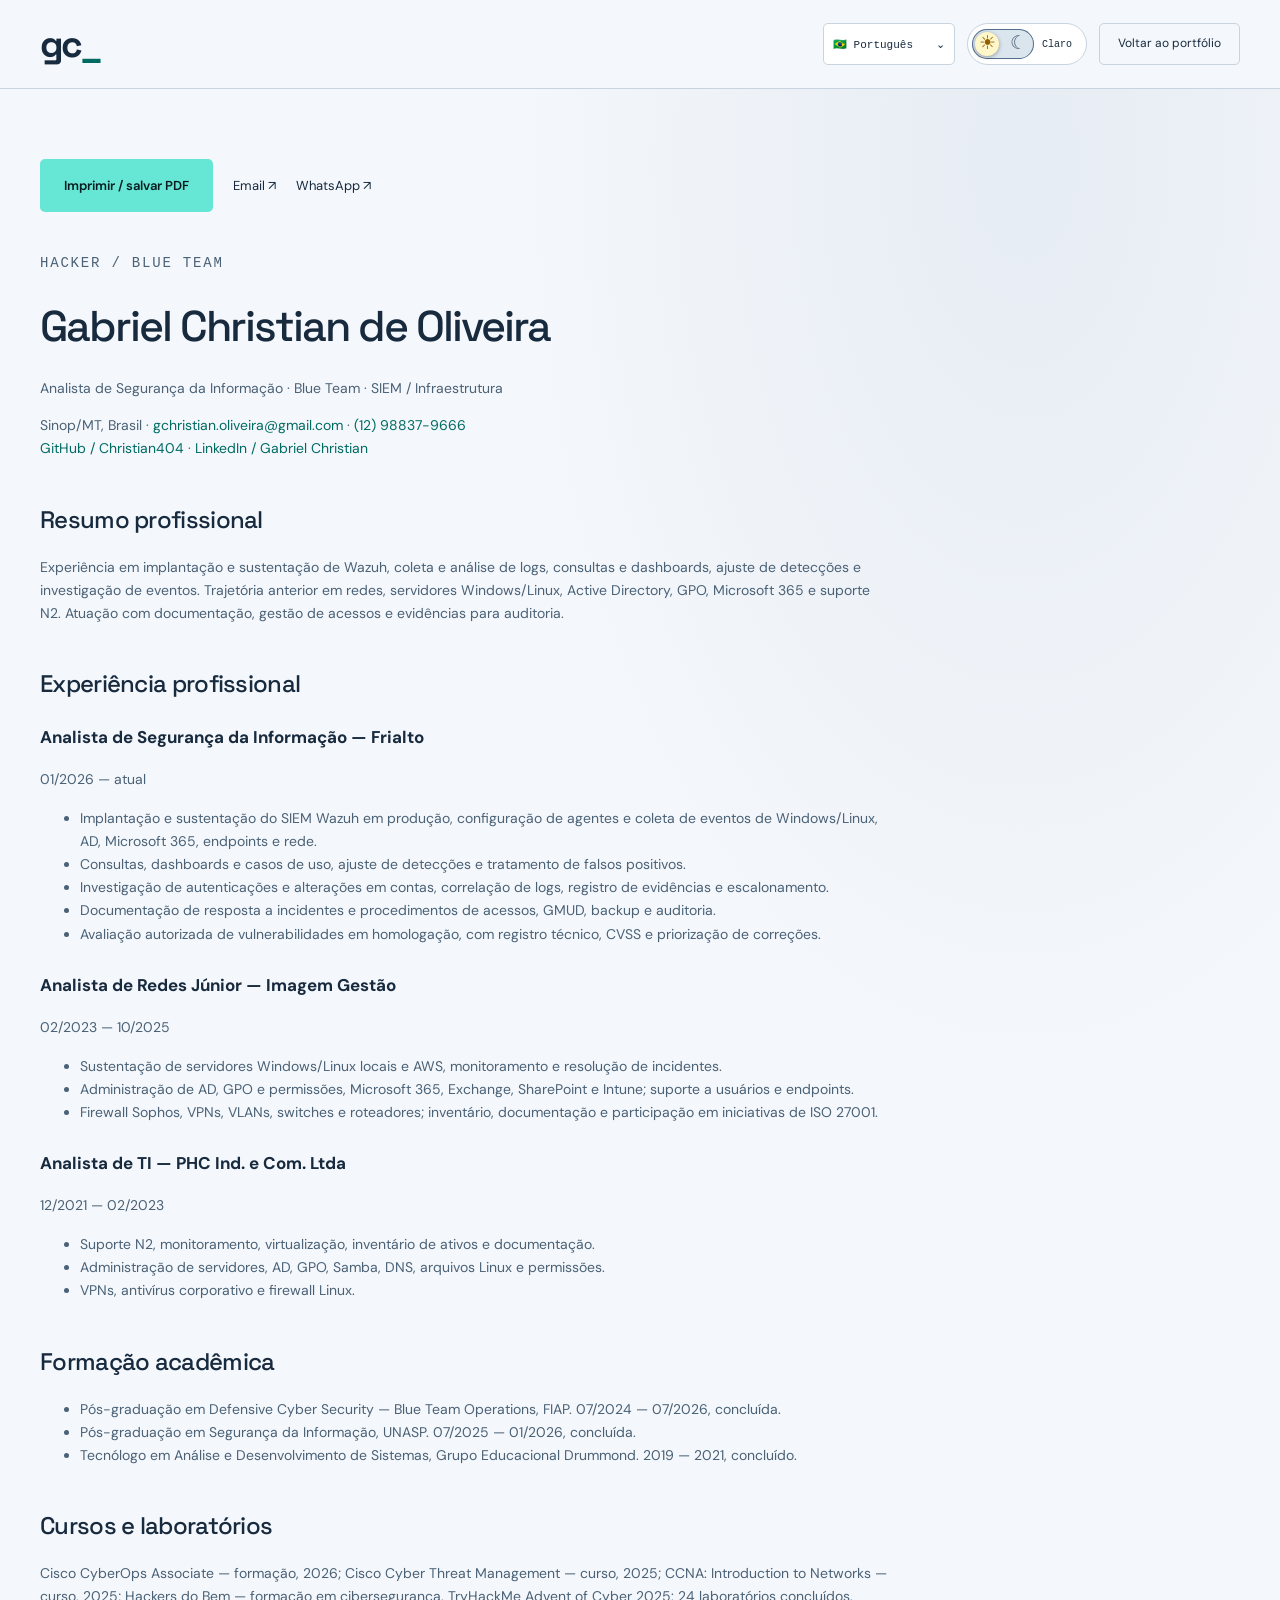
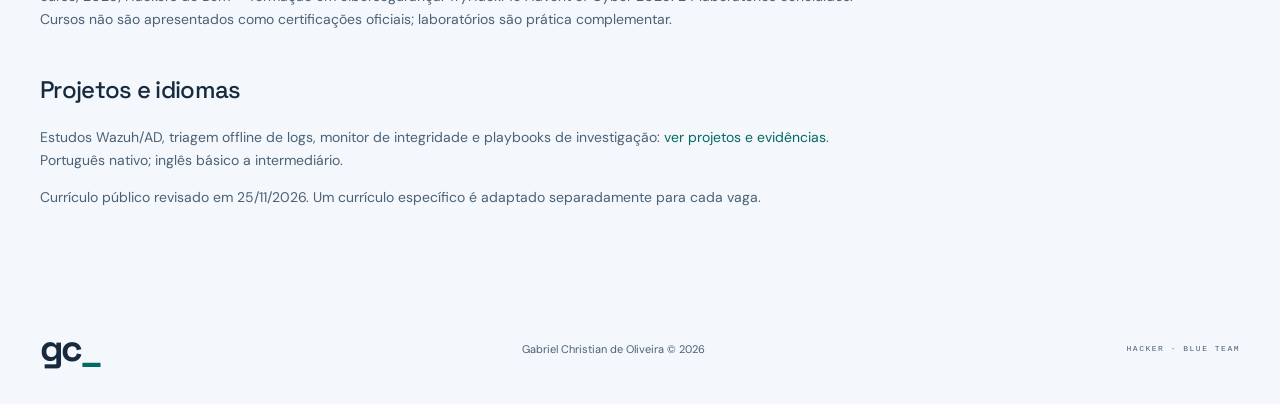
==== commit 25bdcf46: "HACKER: adiciona trajetória animada, digitação e seletor de idiomas sem salto" ====
--- a/curriculo.html
+++ b/curriculo.html
@@ -1,5 +1,8 @@
-<!doctype html><html lang="pt-BR"><head><meta charset="utf-8"><meta name="viewport" content="width=device-width,initial-scale=1"><title>Currículo — Gabriel Christian de Oliveira</title><meta name="description" content="Trajetória profissional de Gabriel Christian de Oliveira em segurança da informação, Blue Team, redes e infraestrutura."><link rel="stylesheet" href="style.css"><link rel="icon" href="assets/favicon.svg"><script src="app.js" defer></script></head><body>
-<header class="nav-wrap"><nav class="nav shell" aria-label="Navegação"><a class="brand-mark" href="index.html">gc<span>_</span></a><div class="nav-actions"><label class="sr-only" for="language" data-i18n="languageLabel">Idioma</label><select id="language" aria-label="Idioma / Language"><option value="pt">🇧🇷 Português</option><option value="en">🇺🇸 English</option></select><button id="theme-toggle" type="button" aria-pressed="false" aria-label="Ativar tema claro"><span aria-hidden="true">☀</span><span class="theme-label" data-i18n="themeLight">Tema claro</span></button><a href="index.html" class="small-cta" data-i18n="back">Voltar ao portfólio</a></div></nav></header>
+<!doctype html><html lang="pt-BR"><head><meta charset="utf-8"><meta name="viewport" content="width=device-width,initial-scale=1"><title>Currículo — Gabriel Christian de Oliveira</title><meta name="description" content="Trajetória profissional de Gabriel Christian de Oliveira em segurança da informação, Blue Team, redes e infraestrutura."><script>
+// Apply the visitor/system preference before styles load to prevent a theme flash.
+(function(){var choice=null,media=null;try{var saved=localStorage.getItem('gc-theme');if(saved==='light'||saved==='dark')choice=saved;}catch(e){}try{if(typeof window.matchMedia==='function')media=window.matchMedia('(prefers-color-scheme: light)');}catch(e){}var initial=choice||(media&&media.matches?'light':'dark');document.documentElement.dataset.theme=initial;window.gcThemeState={choice:choice,media:media};})();
+</script><link rel="stylesheet" href="style.css"><link rel="icon" href="assets/favicon.svg"><script src="app.js" defer></script></head><body>
+<header class="nav-wrap"><nav class="nav shell" aria-label="Navegação"><a class="brand-mark" href="index.html">gc<span>_</span></a><div class="nav-actions"><div class="language-picker"><span id="language-label" class="sr-only" data-i18n="languageLabel">Idioma</span><button id="language" type="button" aria-haspopup="listbox" aria-expanded="false" aria-controls="language-options" aria-labelledby="language-label language-value"><span id="language-value">🇧🇷 Português</span><span aria-hidden="true">⌄</span></button><ul id="language-options" role="listbox" aria-labelledby="language-label" hidden><li role="option" id="language-pt" data-language="pt" aria-selected="true" tabindex="-1">🇧🇷 Português</li><li role="option" id="language-en" data-language="en" aria-selected="false" tabindex="-1">🇺🇸 English</li></ul></div><button id="theme-toggle" type="button" aria-pressed="false" aria-label="Ativar tema claro"><span class="theme-track" aria-hidden="true"><span class="theme-thumb"></span><span class="theme-sun">☀</span><span class="theme-moon">☾</span></span><span class="theme-label" data-i18n="themeLight">Tema claro</span></button><a href="index.html" class="small-cta" data-i18n="back">Voltar ao portfólio</a></div></nav></header>
 <main class="shell resume-page"><div class="resume-actions"><button id="print-resume" class="button primary" type="button" data-i18n="print">Imprimir / salvar PDF</button><a href="mailto:gchristian.oliveira@gmail.com" class="text-link" target="_blank" rel="noopener noreferrer">Email ↗</a><a href="https://wa.me/5512988379666" class="text-link" target="_blank" rel="noopener noreferrer">WhatsApp ↗</a></div><article class="resume-body"><p class="eyebrow">HACKER / BLUE TEAM</p><h1 data-i18n="resumeTitle">Gabriel Christian de Oliveira</h1><p data-i18n="resumeSubtitle">Analista de Segurança da Informação · Blue Team · SIEM / Infraestrutura</p><p>Sinop/MT, Brasil · <a href="mailto:gchristian.oliveira@gmail.com" target="_blank" rel="noopener noreferrer">gchristian.oliveira@gmail.com</a> · <a href="https://wa.me/5512988379666" target="_blank" rel="noopener noreferrer">(12) 98837-9666</a><br><a href="https://github.com/Christian404" target="_blank" rel="noopener noreferrer">GitHub / Christian404</a> · <a href="https://www.linkedin.com/in/gabriel-christian-oliveira-4258b7252/" target="_blank" rel="noopener noreferrer">LinkedIn / Gabriel Christian</a></p>
 <div data-language-content="pt"><h2>Resumo profissional</h2><p>Experiência em implantação e sustentação de Wazuh, coleta e análise de logs, consultas e dashboards, ajuste de detecções e investigação de eventos. Trajetória anterior em redes, servidores Windows/Linux, Active Directory, GPO, Microsoft 365 e suporte N2. Atuação com documentação, gestão de acessos e evidências para auditoria.</p><h2>Experiência profissional</h2>
 <h3>Analista de Segurança da Informação — Frialto</h3><p>01/2026 — atual</p><ul><li>Implantação e sustentação do SIEM Wazuh em produção, configuração de agentes e coleta de eventos de Windows/Linux, AD, Microsoft 365, endpoints e rede.</li><li>Consultas, dashboards e casos de uso, ajuste de detecções e tratamento de falsos positivos.</li><li>Investigação de autenticações e alterações em contas, correlação de logs, registro de evidências e escalonamento.</li><li>Documentação de resposta a incidentes e procedimentos de acessos, GMUD, backup e auditoria.</li><li>Avaliação autorizada de vulnerabilidades em homologação, com registro técnico, CVSS e priorização de correções.</li></ul>
--- a/style.css
+++ b/style.css
@@ -25,3 +25,15 @@
 @media(max-width:760px){.nav-actions{gap:7px}.nav{height:76px}.nav-actions .small-cta{display:none}#language{font-size:10px;max-width:137px}#theme-toggle{padding:10px}.hero-social{font-size:10px;gap:8px}.hero-social a{padding:9px 10px}.hero{padding-top:48px}.hero h1{font-size:clamp(38px,8.3vw,59px)}.timeline{margin-top:35px;gap:27px}.timeline:before{left:17px}.timeline-item,.timeline-item:nth-child(even){width:100%;align-self:auto;padding:0 0 0 54px}.timeline-node,.timeline-item:nth-child(even) .timeline-node{right:auto;left:0;width:35px;height:35px;top:30px;border-width:4px;font-size:19px}.timeline-card{padding:21px}.timeline-card:after,.timeline-item:nth-child(even) .timeline-card:after{right:auto;left:-7px;transform:rotate(225deg)}.timeline-card h3{font-size:20px}.timeline-kind{font-size:7px;letter-spacing:1px}.skill-grid{grid-template-columns:1fr}.skill-card{padding:24px}.skill-top .badge{font-size:8px}.contact-grid .social-links{gap:8px}.social-links a{font-size:10px;padding:9px 11px}}
 @media(prefers-reduced-motion:reduce){*{animation:none!important;scroll-behavior:auto!important}}
 @media print{:root,:root[data-theme=light]{--bg:#fff;--text:#111;--muted:#222;--green:#111;--panel:#fff;--line:#bbb}body{background:#fff;color:#111}.resume-body h2,.resume-body h3{break-after:avoid}.resume-body li{break-inside:avoid}.resume-body a{overflow-wrap:anywhere}[hidden]{display:none!important}@page{size:A4;margin:16mm}}
+/* Positioned language list never changes document flow or scroll position. */
+.language-picker{position:relative;flex-shrink:0}#language{display:flex;align-items:center;justify-content:space-between;gap:10px;min-width:132px}#language:after{content:'⌄';font-size:13px}#language-options{position:absolute;right:0;top:calc(100% + 9px);z-index:30;min-width:170px;padding:6px;background:var(--panel);border:1px solid var(--line);border-radius:8px;box-shadow:0 16px 36px #0004}#language-options[hidden]{display:none}#language-options button{display:flex;width:100%;border:0;border-radius:4px;background:transparent;color:var(--text);padding:12px;font:12px var(--mono);text-align:left}#language-options button:hover,#language-options button:focus-visible{background:var(--surface);outline:2px solid var(--green);outline-offset:-2px}#language-options button[aria-selected=true]{color:var(--green)}#language-options button[aria-selected=true]:after{content:'✓';margin-left:auto}
+#theme-toggle{border-radius:24px;min-width:92px;justify-content:flex-start;padding:5px 12px 5px 5px;gap:8px}#theme-toggle>span:first-child{display:grid;place-items:center;width:30px;height:30px;border-radius:50%;background:#233c58;color:#e2edff;font-size:21px;box-shadow:0 1px 5px #0003}#theme-toggle[aria-pressed=true]>span:first-child{background:#fff3bc;color:#a36a00}#theme-toggle .theme-label{font-size:10px;display:inline}
+#hero-title .accent{position:relative;display:inline-block;vertical-align:bottom;max-width:100%}.typing-highlight{animation:typing-reveal 1.75s steps(21,end) both}.typing-highlight:after{content:'';display:block;position:absolute;right:0;top:8%;height:85%;width:2px;background:var(--green);animation:typing-caret .65s steps(2,end) 4 forwards}@keyframes typing-reveal{from{clip-path:inset(0 100% 0 0)}to{clip-path:inset(0 0 0 0)}}@keyframes typing-caret{0%,100%{opacity:0}50%{opacity:1}}
+.timeline:after{content:'';position:absolute;top:0;bottom:0;left:50%;width:2px;background:linear-gradient(var(--green),var(--violet));transform:translateX(-50%) scaleY(var(--path-progress,1));transform-origin:top;box-shadow:0 0 12px #66e6d444;pointer-events:none}.timeline-enhanced .timeline-item{opacity:.38;transform:translateY(18px);transition:opacity .55s,transform .55s}.timeline-enhanced .timeline-item.path-reached{opacity:1;transform:translateY(0)}.timeline-node{padding:3px;transition:box-shadow .4s}.timeline-node svg{width:24px;height:24px}.path-reached .timeline-node{box-shadow:0 0 0 3px var(--panel),0 0 18px #66e6d444}.academic .timeline-node{color:#172035}.security-note{border:1px dashed var(--line);border-radius:7px;padding:12px 16px;margin-top:35px;max-width:560px;color:var(--muted);font:10px/1.8 var(--mono)}.security-note summary{cursor:pointer;color:var(--green)}.security-note p{margin:12px 0 0}
+@media(max-width:760px){#language{min-width:130px;font-size:10px}.timeline:after{left:17px}.timeline-node svg{width:22px;height:22px}#theme-toggle{min-width:77px;padding-right:9px;gap:5px}#theme-toggle .theme-label{font-size:9px}.hero h1{letter-spacing:-2.4px}}
+@media(prefers-reduced-motion:reduce){.typing-highlight{clip-path:none;animation:none}.typing-highlight:after{display:none}.timeline-enhanced .timeline-item{opacity:1;transform:none;transition:none}.timeline:after{transform:translateX(-50%) scaleY(1)}}
+#theme-toggle{min-width:120px;padding:4px 10px 4px 4px;gap:8px}#theme-toggle>.theme-track{position:relative;display:flex;align-items:center;justify-content:space-around;width:62px;height:30px;border-radius:20px;background:#17283d;box-shadow:inset 0 0 0 1px #54708d;color:inherit;padding:0;font-size:19px}#theme-toggle[aria-pressed=true]>.theme-track{background:#dbe5ed;color:inherit}.theme-sun,.theme-moon{position:relative;z-index:1;width:27px;text-align:center;line-height:26px}.theme-sun{color:#f3bc36}.theme-moon{color:#e1eaff}.theme-thumb{position:absolute;left:3px;top:3px;width:24px;height:24px;border-radius:50%;background:#475b7b;transform:translateX(32px);transition:transform .25s,background .25s;box-shadow:0 1px 4px #0005}#theme-toggle[aria-pressed=true] .theme-thumb{transform:translateX(0);background:#fff6c9}#theme-toggle[aria-pressed=true] .theme-sun{color:#926000}#theme-toggle[aria-pressed=true] .theme-moon{color:#4c6078}
+@media(max-width:760px){#theme-toggle{min-width:110px;gap:6px;padding-right:8px}}
+
+#language-options{list-style:none;margin:0}#language-options [role=option]{display:flex;width:100%;border:0;border-radius:4px;background:transparent;color:var(--text);padding:12px;font:12px var(--mono);text-align:left;cursor:pointer}#language-options [role=option]:hover,#language-options [role=option]:focus-visible{background:var(--surface);outline:2px solid var(--green);outline-offset:-2px}#language-options [aria-selected=true]{color:var(--green)}#language:after{display:none}
+#theme-toggle>span.theme-track:first-child,#theme-toggle[aria-pressed=true]>span.theme-track:first-child{position:relative;display:flex;align-items:center;justify-content:space-around;flex:0 0 62px;width:62px;height:30px;padding:0;border-radius:20px;background:#17283d;box-shadow:inset 0 0 0 1px #54708d;color:inherit;font-size:19px;line-height:30px}#theme-toggle[aria-pressed=true]>span.theme-track:first-child{background:#dbe5ed}#theme-toggle .theme-label{display:inline;white-space:nowrap}.theme-track>.theme-sun,.theme-track>.theme-moon{display:block;position:relative;z-index:1;flex:0 0 27px;width:27px;height:26px;line-height:26px;text-align:center}.timeline:after{z-index:0}.timeline-item{z-index:1}
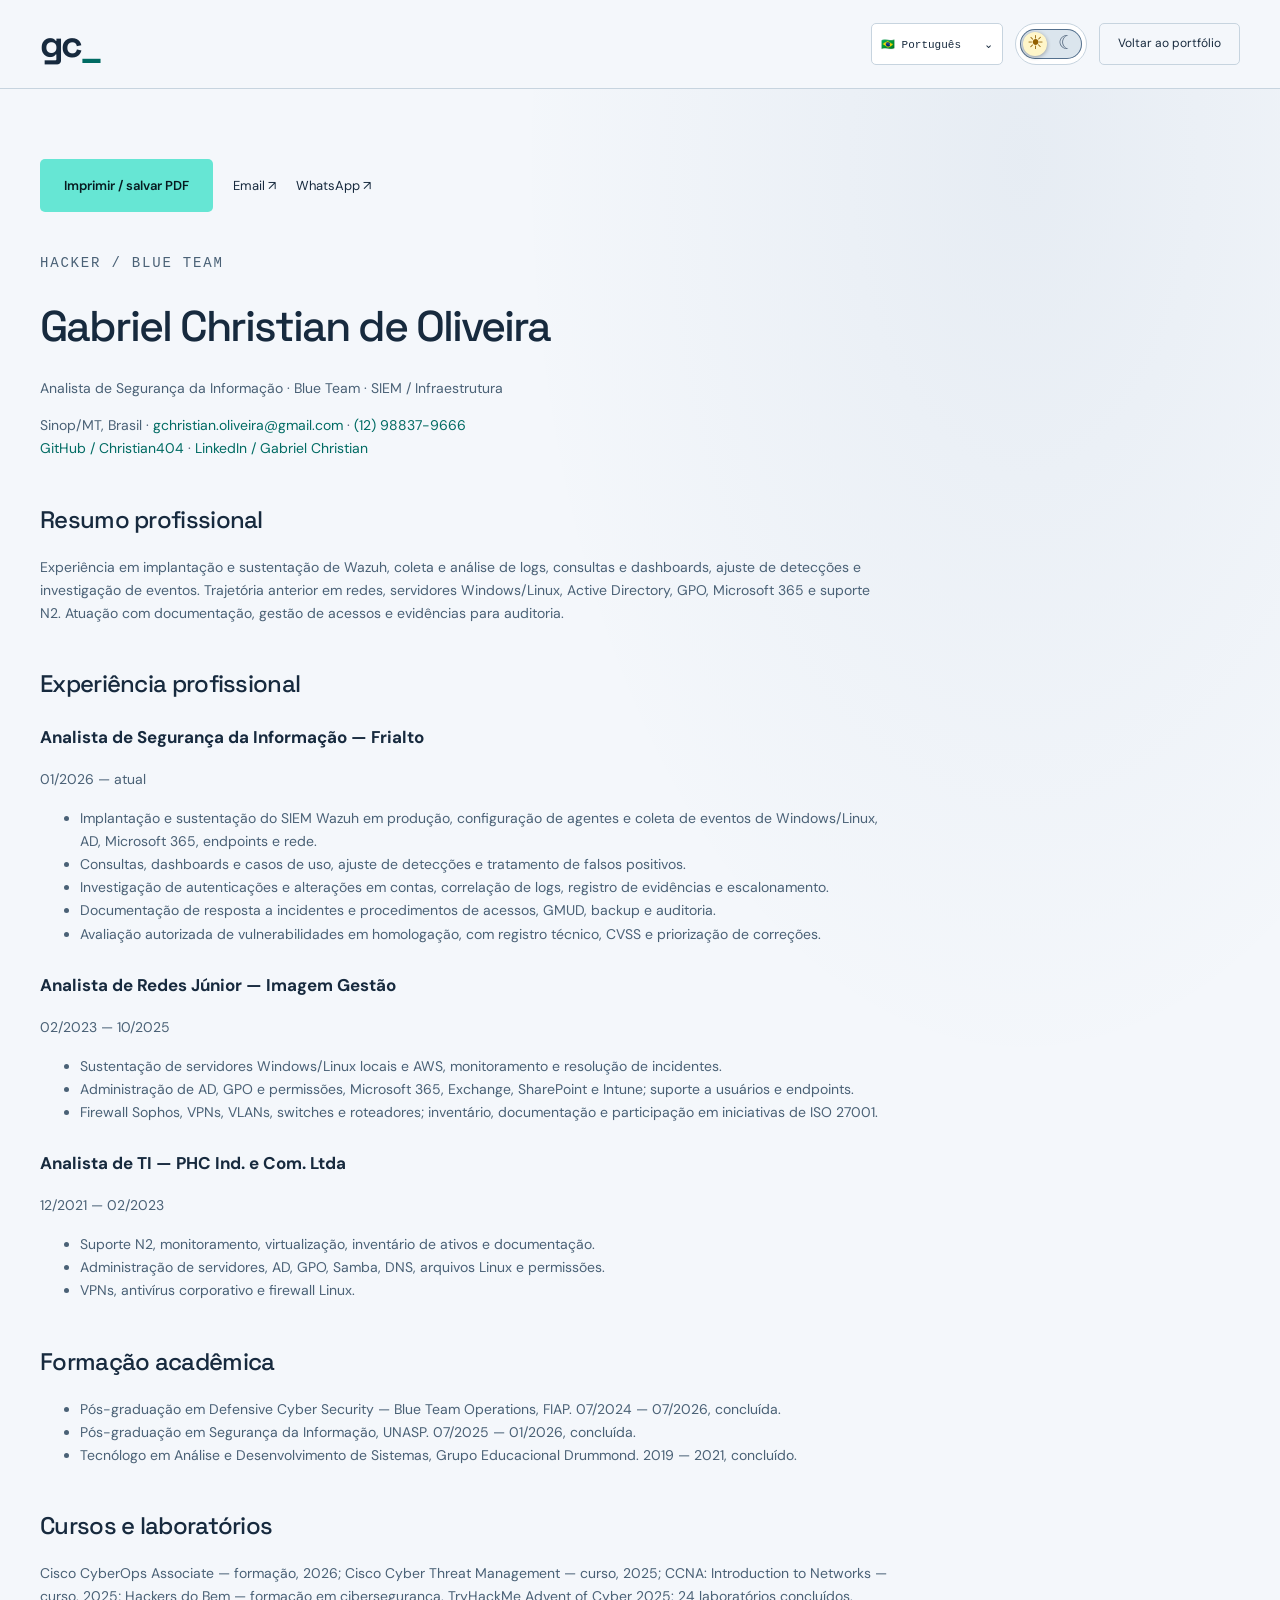
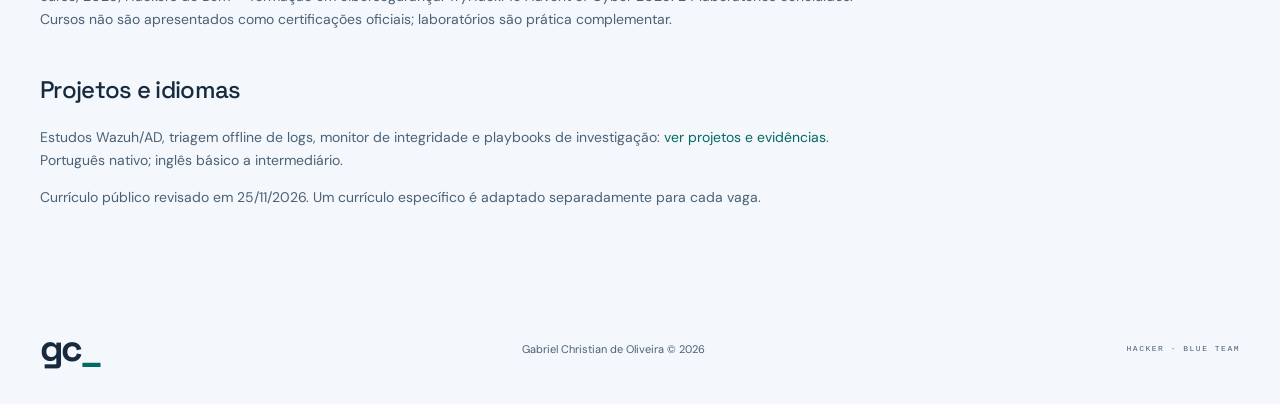
==== commit c01b5d5c: "HACKER: digita título letra por letra e simplifica toggle de tema" ====
--- a/curriculo.html
+++ b/curriculo.html
@@ -2,7 +2,7 @@
 // Apply the visitor/system preference before styles load to prevent a theme flash.
 (function(){var choice=null,media=null;try{var saved=localStorage.getItem('gc-theme');if(saved==='light'||saved==='dark')choice=saved;}catch(e){}try{if(typeof window.matchMedia==='function')media=window.matchMedia('(prefers-color-scheme: light)');}catch(e){}var initial=choice||(media&&media.matches?'light':'dark');document.documentElement.dataset.theme=initial;window.gcThemeState={choice:choice,media:media};})();
 </script><link rel="stylesheet" href="style.css"><link rel="icon" href="assets/favicon.svg"><script src="app.js" defer></script></head><body>
-<header class="nav-wrap"><nav class="nav shell" aria-label="Navegação"><a class="brand-mark" href="index.html">gc<span>_</span></a><div class="nav-actions"><div class="language-picker"><span id="language-label" class="sr-only" data-i18n="languageLabel">Idioma</span><button id="language" type="button" aria-haspopup="listbox" aria-expanded="false" aria-controls="language-options" aria-labelledby="language-label language-value"><span id="language-value">🇧🇷 Português</span><span aria-hidden="true">⌄</span></button><ul id="language-options" role="listbox" aria-labelledby="language-label" hidden><li role="option" id="language-pt" data-language="pt" aria-selected="true" tabindex="-1">🇧🇷 Português</li><li role="option" id="language-en" data-language="en" aria-selected="false" tabindex="-1">🇺🇸 English</li></ul></div><button id="theme-toggle" type="button" aria-pressed="false" aria-label="Ativar tema claro"><span class="theme-track" aria-hidden="true"><span class="theme-thumb"></span><span class="theme-sun">☀</span><span class="theme-moon">☾</span></span><span class="theme-label" data-i18n="themeLight">Tema claro</span></button><a href="index.html" class="small-cta" data-i18n="back">Voltar ao portfólio</a></div></nav></header>
+<header class="nav-wrap"><nav class="nav shell" aria-label="Navegação"><a class="brand-mark" href="index.html">gc<span>_</span></a><div class="nav-actions"><div class="language-picker"><span id="language-label" class="sr-only" data-i18n="languageLabel">Idioma</span><button id="language" type="button" aria-haspopup="listbox" aria-expanded="false" aria-controls="language-options" aria-labelledby="language-label language-value"><span id="language-value">🇧🇷 Português</span><span aria-hidden="true">⌄</span></button><ul id="language-options" role="listbox" aria-labelledby="language-label" hidden><li role="option" id="language-pt" data-language="pt" aria-selected="true" tabindex="-1">🇧🇷 Português</li><li role="option" id="language-en" data-language="en" aria-selected="false" tabindex="-1">🇺🇸 English</li></ul></div><button id="theme-toggle" type="button" aria-pressed="false" aria-label="Ativar tema claro"><span class="theme-track" aria-hidden="true"><span class="theme-thumb"></span><span class="theme-sun">☀</span><span class="theme-moon">☾</span></span></button><a href="index.html" class="small-cta" data-i18n="back">Voltar ao portfólio</a></div></nav></header>
 <main class="shell resume-page"><div class="resume-actions"><button id="print-resume" class="button primary" type="button" data-i18n="print">Imprimir / salvar PDF</button><a href="mailto:gchristian.oliveira@gmail.com" class="text-link" target="_blank" rel="noopener noreferrer">Email ↗</a><a href="https://wa.me/5512988379666" class="text-link" target="_blank" rel="noopener noreferrer">WhatsApp ↗</a></div><article class="resume-body"><p class="eyebrow">HACKER / BLUE TEAM</p><h1 data-i18n="resumeTitle">Gabriel Christian de Oliveira</h1><p data-i18n="resumeSubtitle">Analista de Segurança da Informação · Blue Team · SIEM / Infraestrutura</p><p>Sinop/MT, Brasil · <a href="mailto:gchristian.oliveira@gmail.com" target="_blank" rel="noopener noreferrer">gchristian.oliveira@gmail.com</a> · <a href="https://wa.me/5512988379666" target="_blank" rel="noopener noreferrer">(12) 98837-9666</a><br><a href="https://github.com/Christian404" target="_blank" rel="noopener noreferrer">GitHub / Christian404</a> · <a href="https://www.linkedin.com/in/gabriel-christian-oliveira-4258b7252/" target="_blank" rel="noopener noreferrer">LinkedIn / Gabriel Christian</a></p>
 <div data-language-content="pt"><h2>Resumo profissional</h2><p>Experiência em implantação e sustentação de Wazuh, coleta e análise de logs, consultas e dashboards, ajuste de detecções e investigação de eventos. Trajetória anterior em redes, servidores Windows/Linux, Active Directory, GPO, Microsoft 365 e suporte N2. Atuação com documentação, gestão de acessos e evidências para auditoria.</p><h2>Experiência profissional</h2>
 <h3>Analista de Segurança da Informação — Frialto</h3><p>01/2026 — atual</p><ul><li>Implantação e sustentação do SIEM Wazuh em produção, configuração de agentes e coleta de eventos de Windows/Linux, AD, Microsoft 365, endpoints e rede.</li><li>Consultas, dashboards e casos de uso, ajuste de detecções e tratamento de falsos positivos.</li><li>Investigação de autenticações e alterações em contas, correlação de logs, registro de evidências e escalonamento.</li><li>Documentação de resposta a incidentes e procedimentos de acessos, GMUD, backup e auditoria.</li><li>Avaliação autorizada de vulnerabilidades em homologação, com registro técnico, CVSS e priorização de correções.</li></ul>
--- a/style.css
+++ b/style.css
@@ -37,3 +37,7 @@
 
 #language-options{list-style:none;margin:0}#language-options [role=option]{display:flex;width:100%;border:0;border-radius:4px;background:transparent;color:var(--text);padding:12px;font:12px var(--mono);text-align:left;cursor:pointer}#language-options [role=option]:hover,#language-options [role=option]:focus-visible{background:var(--surface);outline:2px solid var(--green);outline-offset:-2px}#language-options [aria-selected=true]{color:var(--green)}#language:after{display:none}
 #theme-toggle>span.theme-track:first-child,#theme-toggle[aria-pressed=true]>span.theme-track:first-child{position:relative;display:flex;align-items:center;justify-content:space-around;flex:0 0 62px;width:62px;height:30px;padding:0;border-radius:20px;background:#17283d;box-shadow:inset 0 0 0 1px #54708d;color:inherit;font-size:19px;line-height:30px}#theme-toggle[aria-pressed=true]>span.theme-track:first-child{background:#dbe5ed}#theme-toggle .theme-label{display:inline;white-space:nowrap}.theme-track>.theme-sun,.theme-track>.theme-moon{display:block;position:relative;z-index:1;flex:0 0 27px;width:27px;height:26px;line-height:26px;text-align:center}.timeline:after{z-index:0}.timeline-item{z-index:1}
+/* Full text reserves both line boxes; only the overlaid character nodes are typed. */
+#hero-title [data-i18n]{position:relative;display:inline-block;vertical-align:bottom;max-width:100%;clip-path:none;animation:none}.typing-reserve{visibility:hidden}.typing-live{position:absolute;inset:0;display:block;white-space:normal}.typing-active .typing-live:after{content:'';display:inline-block;width:2px;height:.9em;margin-left:2px;vertical-align:-.05em;background:var(--green);animation:typing-caret .65s steps(2,end) infinite}#theme-toggle{min-width:0;width:72px;padding:4px;gap:0;justify-content:center}#theme-toggle .theme-track{flex-shrink:0}
+@media(max-width:760px){#theme-toggle{min-width:0;width:72px;padding:4px}}@media(prefers-reduced-motion:reduce){.typing-live:after{display:none}}
+#hero-title .typing-line{position:relative;display:inline-block;vertical-align:bottom;max-width:100%}.typing-reserve{visibility:hidden}.typing-live{position:absolute;inset:0;display:block}
